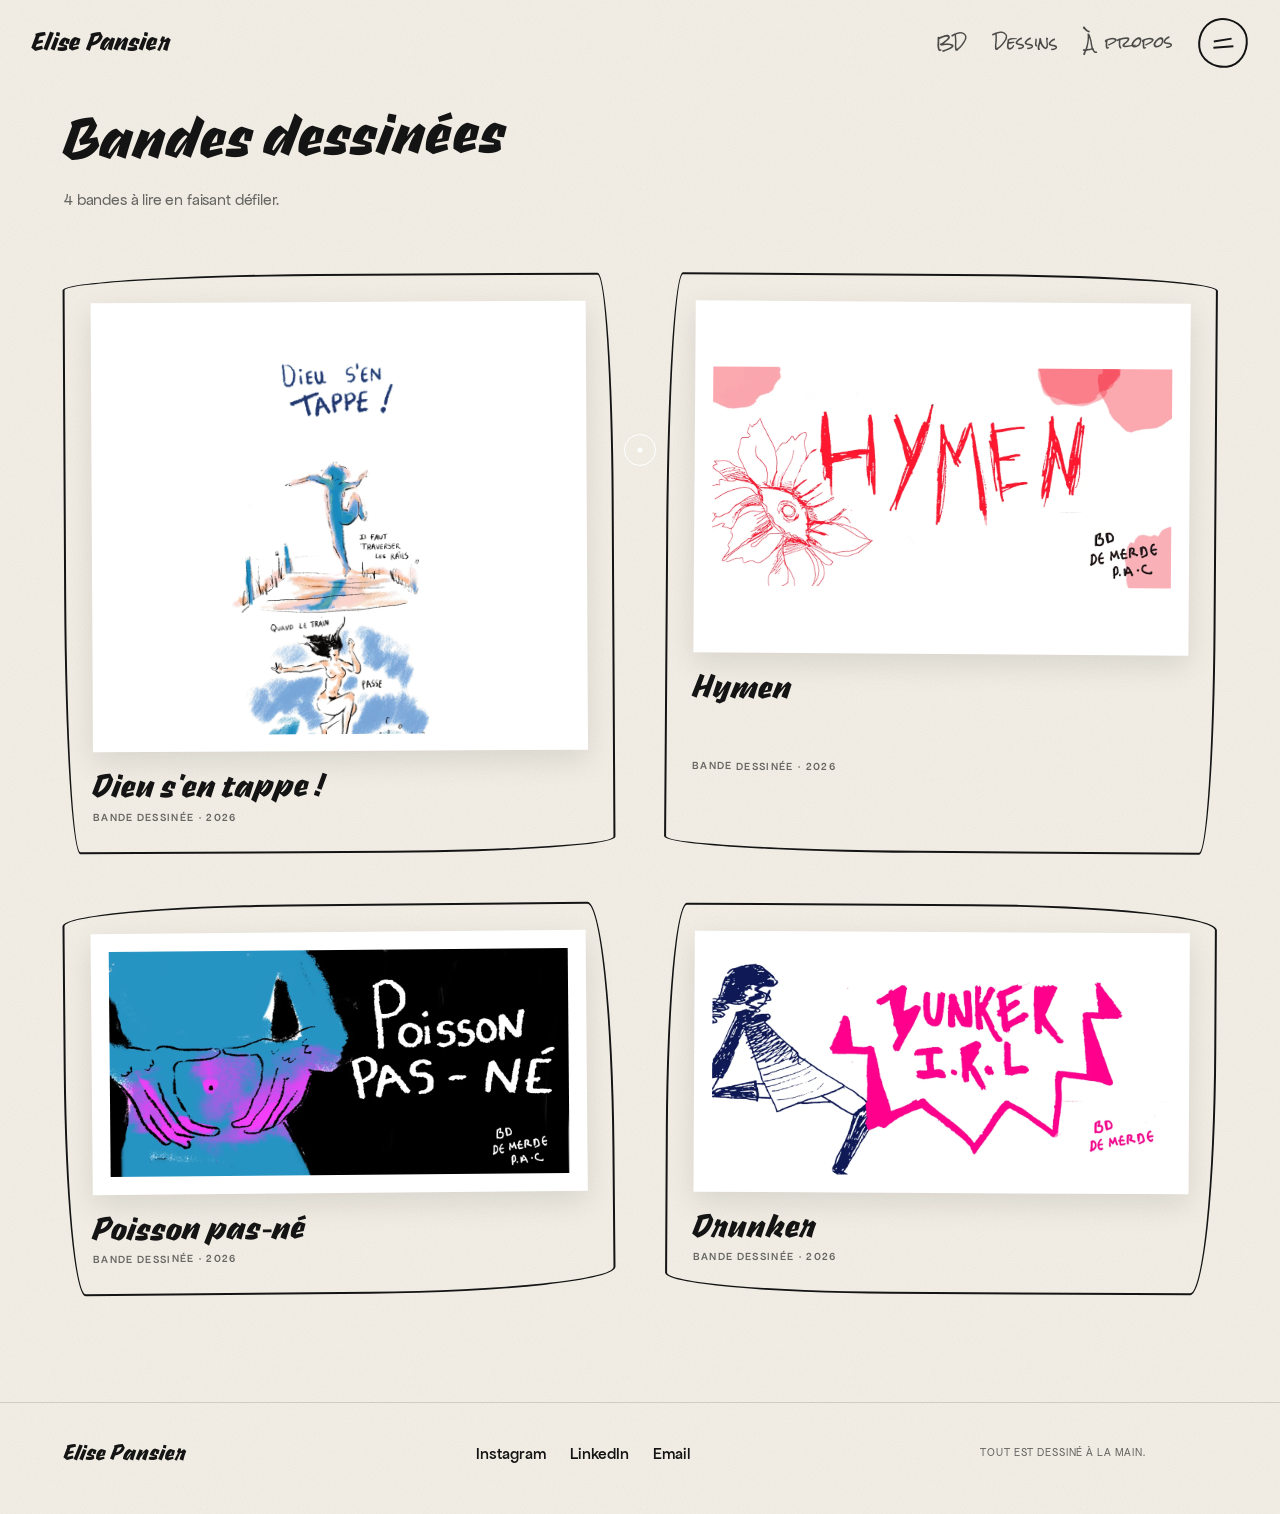
==== bandes.html @ 38f0a337 "bandes.html: all the bandes on one page; BD links point there Co-Authored-By: Claude Fable 5.1 <nore" ====
<!DOCTYPE html>
<html lang="fr">
<head>
<meta charset="utf-8">
<meta name="viewport" content="width=device-width, initial-scale=1, viewport-fit=cover">
<title>Bandes dessinées — Elise Pansier</title>
<meta name="description" content="Elise Pansier. Bande dessinée, dessin, encre.">
<meta name="theme-color" content="#f3efe6">
<meta property="og:title" content="Bandes dessinées — Elise Pansier">
<meta property="og:description" content="Elise Pansier. Bande dessinée, dessin, encre.">
<meta property="og:image" content="https://raouf-hamouda.github.io/elise-pansier/og.jpg">
<meta property="og:image:width" content="1200"><meta property="og:image:height" content="630">
<meta property="og:type" content="website">
<meta name="twitter:card" content="summary_large_image">
<link rel="icon" type="image/png" sizes="32x32" href="favicon-32.png">
<link rel="icon" type="image/png" sizes="256x256" href="favicon.png">
<link rel="apple-touch-icon" href="apple-touch-icon.png">
<link rel="preload" href="fonts/sharpie/Sharpie-Variable.woff2" as="font" type="font/woff2" crossorigin>
<link rel="preload" href="fonts/apfel-grotezk/ApfelGrotezk-Regular.woff2" as="font" type="font/woff2" crossorigin>
<link rel="preload" href="fonts/rock-salt/RockSalt-Regular.woff2" as="font" type="font/woff2" crossorigin>
<link rel="stylesheet" href="site.css">
</head>
<body>
<div class="sheet" data-words="Dieu s&#x27;en tappe !|Hymen|Poisson pas‑né|Drunker"><div class="sheet__words"></div></div>
<canvas class="pencil" aria-hidden="true"></canvas>
<header class="nav">
  <a class="nav__name boil--hover" href="index.html">Elise Pansier</a>
  <div class="nav__right">
    <ul class="nav__links">
      <li><a href="bandes.html">BD</a></li>
      <li><a href="index.html#dessins">Dessins</a></li>
      <li><a href="index.html#apropos">À propos</a></li>
    </ul>
    <button class="menu-btn" data-module="menu-btn" aria-expanded="false" aria-label="Menu"><span class="menu-btn__bg"></span><span class="menu-btn__lines"></span></button>
  </div>
</header>
<nav class="menu">
  <ul class="menu__links">
    <li><a href="index.html">Accueil</a></li>
    <li><a href="bandes.html">Bandes dessinées</a></li>
    <li><a href="index.html#dessins">Dessins</a></li>
    <li><a href="index.html#apropos">À propos</a></li>
  </ul>
  <div class="menu__contact">
    <a href="https://www.instagram.com/pain_.au_chocolat/" target="_blank" rel="noopener"><span>Instagram</span><i>↗</i></a>
    <a href="https://www.linkedin.com/in/elise-pansier-31a0bb278/" target="_blank" rel="noopener"><span>LinkedIn</span><i>↗</i></a>
    <a href="mailto:elise.pansier@gmail.com"><span>elise.pansier@gmail.com</span><i>→</i></a>
  </div>
  <div class="menu__foot"><span>Elise Pansier</span><span>Bande dessinée, dessin, encre.</span><span>Paris</span></div>
</nav>
<button class="totop" data-module="totop" aria-label="Remonter"><span>↑</span></button>
<div class="cursor"><div class="cursor__dot"></div><div class="cursor__ring"><span class="cursor__text"></span></div></div>

<main data-page="bandes" data-module="theme" data-plate="#f3efe6" data-dark="0">
  <section class="bandes container">
    <div class="head"><h1 class="hand">Bandes dessinées</h1><p class="sub">4 bandes à lire en faisant défiler.</p></div>
    <div class="bgrid">
    <a class="bcard" href="bd/dieu-s-en-tappe.html" data-cursor="lire" data-module="reveal" data-reveal>
      <span class="bcard__paper"><img src="assets/strips/dieu-s-en-tappe/000.webp" alt="Dieu s&#x27;en tappe !, couverture" loading="lazy"></span>
      <span class="bcard__text"><b class="hand">Dieu s&#x27;en tappe !</b><span class="eyebrow">Bande dessinée · 2026</span></span>
    </a>
    <a class="bcard" href="bd/hymen.html" data-cursor="lire" data-module="reveal" data-reveal>
      <span class="bcard__paper"><img src="assets/img/plan-de-travail-6-1200.webp" alt="Hymen, couverture" loading="lazy"></span>
      <span class="bcard__text"><b class="hand">Hymen</b><span class="eyebrow">Bande dessinée · 2026</span></span>
    </a>
    <a class="bcard" href="bd/poisson-pas-ne.html" data-cursor="lire" data-module="reveal" data-reveal>
      <span class="bcard__paper"><img src="assets/img/plan-de-travail-7-1200.webp" alt="Poisson pas‑né, couverture" loading="lazy"></span>
      <span class="bcard__text"><b class="hand">Poisson pas‑né</b><span class="eyebrow">Bande dessinée · 2026</span></span>
    </a>
    <a class="bcard" href="bd/drunker.html" data-cursor="lire" data-module="reveal" data-reveal>
      <span class="bcard__paper"><img src="assets/img/bunker-irl-1200.webp" alt="Drunker, couverture" loading="lazy"></span>
      <span class="bcard__text"><b class="hand">Drunker</b><span class="eyebrow">Bande dessinée · 2026</span></span>
    </a>
    </div>
  </section>
</main>
<footer class="foot">
  <span class="hand">Elise Pansier</span>
  <div class="foot__links"><a href="https://www.instagram.com/pain_.au_chocolat/" target="_blank" rel="noopener">Instagram</a><a href="https://www.linkedin.com/in/elise-pansier-31a0bb278/" target="_blank" rel="noopener">LinkedIn</a><a href="mailto:elise.pansier@gmail.com">Email</a></div>
  <span class="foot__note">Tout est dessiné à la main.</span>
</footer>
<script src="js/kit-type.js"></script>
<script src="js/kit-bd.js"></script>
<script src="js/kit-web.js"></script>
<script src="js/site.js"></script>
</body>
</html>
---- site.css ----
/* ELISE PANSIER — site.css (v2, 3 Nov 2026 night).
   Type: Sharpie (her marker voice, names + titles) + Apfel Grotezk (everything else, Apple-style hierarchy). No display grotesk, no mono.
   Mixed from RESEARCH/*: web_design (nav, menu, sheet, reveals, cursor), illustrators (plates, multiply, cascade, follower),
   bd_comics (vertical reader, lazy tiles, zoom), typography_motion (Sharpie, grain, boil). */

@font-face{font-family:"Sharpie";src:url("fonts/sharpie/Sharpie-Variable.woff2") format("woff2-variations"),url("fonts/sharpie/Sharpie-Variable.woff2") format("woff2");font-weight:300 900;font-display:swap}
@font-face{font-family:"Rock Salt";src:url("fonts/rock-salt/RockSalt-Regular.woff2") format("woff2");font-display:swap}
@font-face{font-family:"Apfel Grotezk";src:url("fonts/apfel-grotezk/ApfelGrotezk-Regular.woff2") format("woff2");font-weight:400;font-display:swap}
@font-face{font-family:"Apfel Grotezk";src:url("fonts/apfel-grotezk/ApfelGrotezk-Mittel.woff2") format("woff2");font-weight:500;font-display:swap}
@font-face{font-family:"Apfel Grotezk";src:url("fonts/apfel-grotezk/ApfelGrotezk-Fett.woff2") format("woff2");font-weight:700;font-display:swap}

:root{
  --hand-radius:255px 15px 225px 15px / 15px 225px 15px 255px;   /* the "drawn by hand" border trick, 4 variants so no two frames look alike */
  --hand-radius-2:15px 225px 15px 255px / 255px 15px 225px 15px;
  --hand-radius-3:225px 25px 245px 20px / 20px 245px 25px 225px;
  --hand-radius-4:20px 245px 25px 225px / 225px 25px 245px 20px;
  --ink:#141414;--paper:#f3efe6;--paper-2:#e9e3d6;--pink:#ff48b0;--blue:#0078bf;
  --bg:var(--paper);--fg:var(--ink);--muted:rgba(20,20,20,.62);--border:rgba(20,20,20,.14);
  --font-hand:"Sharpie","Permanent Marker",cursive;--font-marker:"Rock Salt","Permanent Marker",cursive;
  --font-text:"Apfel Grotezk",-apple-system,"Helvetica Neue",system-ui,sans-serif;
  /* Apple-style scale: eyebrow 12-14 / body 17-19 / sub 21-28 / title 40-80 */
  --fs-eyebrow:clamp(11px,.75vw,12px);--fs-body:clamp(16px,1.05vw,19px);--fs-sub:clamp(19px,1.6vw,28px);
  --fs-title:clamp(2.4rem,4.6vw,4.4rem);--fs-hero:clamp(2.8rem,6vw,5.6rem);
  --container:clamp(20px,5vw,80px);--section:clamp(72px,12vh,160px);--gap:clamp(20px,3vw,40px);
  --nav-inset:18px;--nav-inset-x:clamp(18px,2.5vw,32px);
  --ease-out-expo:cubic-bezier(.19,1,.22,1);--ease-out-quint:cubic-bezier(.23,1,.32,1);--ease-sheet:cubic-bezier(.7,0,.3,1);--ease-back:cubic-bezier(.34,1.56,.64,1);
  --d-fast:.3s;--d-primary:.5s;--d-smooth:.7s;--d-slow:.9s;--d-reveal:1.1s;--d-menu:1s;
  --grain-opacity:.12;--wobble-period:.4s;--reader-max:760px;
}
html.is-dark{--fg:var(--paper);--muted:rgba(243,239,230,.66);--border:rgba(243,239,230,.2)}

*,*::before,*::after{box-sizing:border-box}
html{-webkit-text-size-adjust:100%;-webkit-font-smoothing:antialiased;scroll-behavior:smooth}
body{margin:0;background:var(--bg);color:var(--fg);font:400 var(--fs-body)/1.5 var(--font-text);letter-spacing:-.005em;transition:background-color var(--d-smooth) ease,color var(--d-smooth) ease;position:relative;isolation:isolate}
img{display:block;max-width:100%;height:auto}
a{color:inherit;text-decoration:none}
button{font:inherit}
h1,h2,h3,p{margin:0}
.hand{font-family:var(--font-hand);font-weight:700;line-height:.95;letter-spacing:0}
.eyebrow{font-size:var(--fs-eyebrow);font-weight:500;letter-spacing:.12em;text-transform:uppercase;color:var(--muted)}
.sub{font-size:var(--fs-sub);line-height:1.3;letter-spacing:-.01em;color:var(--muted);text-wrap:pretty;max-width:34ch}
.link{display:inline-flex;align-items:center;gap:.4em;font-size:clamp(16px,1.15vw,19px);font-weight:500;color:var(--fg);border:2px solid currentColor;border-radius:var(--hand-radius);padding:.65em 1.3em;transition:background var(--d-fast),color var(--d-fast)}
.link:hover{background:var(--fg);color:var(--bg)}
.block:nth-child(odd) .link{border-radius:var(--hand-radius-2);rotate:-.8deg}.block:nth-child(even) .link{border-radius:var(--hand-radius-4);rotate:.7deg}
.hero .link{border-radius:var(--hand-radius-3);rotate:-.5deg}
.link i{font-style:normal;transition:transform var(--d-fast) var(--ease-out-quint)}
.link:hover i{transform:translateX(3px)}
.container{padding-left:var(--container);padding-right:var(--container)}
.section{padding-top:var(--section);padding-bottom:var(--section)}
.head{display:grid;gap:.6em;max-width:60ch;margin-bottom:clamp(32px,5vw,64px)}
.head h2{font-size:var(--fs-title);margin:.1em 0 .1em;rotate:-1deg;transform-origin:left bottom}
.head .sub{margin-top:10px;font-size:var(--fs-body)}

/* paper grain: a tiled noise layer in the body background (blend once, no fixed overlay repainting on scroll) */
body{background-image:url("data:image/svg+xml;utf8,<svg xmlns='http://www.w3.org/2000/svg' width='220' height='220'><filter id='n'><feTurbulence type='fractalNoise' baseFrequency='.9' numOctaves='3' stitchTiles='stitch'/><feColorMatrix type='saturate' values='0'/><feComponentTransfer><feFuncA type='table' tableValues='0 .10'/></feComponentTransfer></filter><rect width='100%25' height='100%25' filter='url(%23n)'/></svg>");background-size:220px 220px;background-blend-mode:multiply}
html.is-dark body{background-blend-mode:screen}

/* boil on hover (typography_motion; defs injected by kit-type.js) */
.boil--hover:hover,.boil--hover:focus-visible{filter:url(#kit-boil-0);animation:kit-boil var(--wobble-period) steps(1) infinite}
@keyframes kit-boil{0%{filter:url(#kit-boil-0)}33.4%{filter:url(#kit-boil-1)}66.7%{filter:url(#kit-boil-2)}}

/* pencil trail canvas (site.js) */
.pencil{position:fixed;inset:0;width:100%;height:100%;z-index:1500;pointer-events:none;display:none;mix-blend-mode:multiply}
html.is-dark .pencil{mix-blend-mode:screen}
@media(hover:hover) and (pointer:fine){.pencil{display:block}}

/* ---------- nav: colour follows the section under it (web_design corner grid, Shrigley hand name) ---------- */
.nav{position:fixed;inset:0 0 auto 0;z-index:900;pointer-events:none;display:flex;justify-content:space-between;align-items:center;padding:var(--nav-inset) var(--nav-inset-x);color:var(--fg);transition:color var(--d-smooth) ease}
.nav>*{pointer-events:auto}
.nav__name{font-family:var(--font-hand);font-weight:700;font-size:clamp(1.3rem,2vw,1.7rem);line-height:1}
.nav__links{display:flex;gap:26px;list-style:none;margin:0;padding:0;font-family:var(--font-marker);font-size:clamp(.95rem,1.15vw,1.15rem);font-weight:400}
.nav__links li:nth-child(1) a{rotate:-2deg;display:inline-block}.nav__links li:nth-child(2) a{rotate:1.5deg;display:inline-block}.nav__links li:nth-child(3) a{rotate:-1deg;display:inline-block}
.nav__links a{position:relative;opacity:.75;transition:opacity var(--d-primary)}
.nav__links a::before{content:"";position:absolute;inset:-14px}
.nav__links a:hover{opacity:1}
.nav__links a::after{content:"";position:absolute;left:0;right:0;bottom:-4px;height:1.5px;background:currentColor;transform:scaleX(0);transform-origin:right;transition:transform var(--d-primary) var(--ease-out-expo)}
.nav__links a:hover::after{transform:scaleX(1);transform-origin:left}
.nav__right{display:flex;align-items:center;gap:26px}
.menu-btn{position:relative;width:50px;height:50px;border:2px solid currentColor;border-radius:48% 52% 47% 53% / 53% 46% 54% 47%;rotate:-6deg;background:transparent;color:inherit;cursor:pointer;overflow:hidden;display:grid;place-items:center;padding:0}
.menu-btn__bg{position:absolute;inset:0;border-radius:48% 52% 47% 53% / 53% 46% 54% 47%;background:currentColor;transform:scale(0);transition:transform var(--d-primary) var(--ease-out-expo)}
.menu-btn:hover .menu-btn__bg,.menu-btn[aria-expanded="true"] .menu-btn__bg{transform:scale(1)}
.menu-btn__lines{position:relative;width:20px;height:9px}
.menu-btn__lines::before,.menu-btn__lines::after{content:"";position:absolute;left:0;width:100%;height:1.5px;background:currentColor;transition:background var(--d-fast),transition:transform var(--d-primary) var(--ease-sheet)}
.menu-btn__lines::before{top:0;width:92%;rotate:-3deg;left:4%}.menu-btn__lines::after{bottom:0;width:100%;rotate:2deg}
.menu-btn:hover .menu-btn__lines::before,.menu-btn:hover .menu-btn__lines::after{background:var(--bg)}
.menu-btn[aria-expanded="true"] .menu-btn__lines::before,.menu-btn[aria-expanded="true"] .menu-btn__lines::after{background:var(--ink)}
.menu-btn[aria-expanded="true"] .menu-btn__lines::before{transform:translateY(4px) rotate(45deg);rotate:0deg;width:100%;left:0}
.menu-btn[aria-expanded="true"] .menu-btn__lines::after{transform:translateY(-4px) rotate(-45deg);rotate:0deg}
html.menu-open .nav{color:var(--paper)}

/* overlay menu: giant hand links + contact block, no dead space */
.menu{position:fixed;inset:0;z-index:800;background:var(--ink);color:var(--paper);display:grid;grid-template-rows:1fr auto auto;align-content:end;gap:clamp(24px,4vh,48px);padding:calc(var(--nav-inset) + 70px) var(--container) var(--container);transform:translateY(-100%);visibility:hidden;transition:transform var(--d-menu) var(--ease-sheet),visibility 0s var(--d-menu);overflow:auto}
.menu.is-open{transform:none;visibility:visible;transition:transform var(--d-menu) var(--ease-sheet),visibility 0s}
.menu::after{content:"";position:absolute;left:50%;top:100%;width:150%;height:10vh;border-radius:50%;background:var(--ink);transform:translate(-50%,-50%);transition:height var(--d-menu) var(--ease-sheet)}
.menu.is-open::after{height:0}
.menu__links{list-style:none;margin:0;padding:0;align-self:center;display:grid;gap:clamp(14px,2.6vh,30px)}
.menu__links li{padding:.06em 0}   /* no overflow mask: accents (É) must not be clipped */
.menu__links a{display:inline-block;font-family:var(--font-marker);font-weight:400;font-size:clamp(1.8rem,5.5vw,4.6rem);line-height:1.1;max-width:9em;text-wrap:balance;opacity:0;transform:translateX(-28vw) rotate(-2deg);transition:transform 1s var(--ease-back),opacity .5s,color var(--d-fast)}
.menu__links li:nth-child(even) a{transform:translateX(28vw) rotate(2deg)}   /* words come in from left and right and take their place */
.menu.is-open .menu__links a{opacity:1;transform:none}
.menu.is-open .menu__links li:nth-child(1) a{rotate:-2.5deg}.menu.is-open .menu__links li:nth-child(2) a{transition-delay:.09s;rotate:2deg;margin-left:.6em}.menu.is-open .menu__links li:nth-child(3) a{transition-delay:.18s;rotate:-1.5deg;margin-left:.2em}.menu.is-open .menu__links li:nth-child(4) a{transition-delay:.27s;rotate:3deg;margin-left:.9em}
.menu__links a:hover{color:var(--pink)}
.menu__contact{display:grid;gap:0;border-top:1px solid rgba(243,239,230,.2)}
.menu__contact a{display:flex;justify-content:space-between;align-items:center;padding:.9em 0;border-bottom:1px solid rgba(243,239,230,.2);font-size:var(--fs-sub);font-weight:500;transition:color var(--d-fast)}
.menu__contact a:hover{color:var(--pink)}
.menu__contact i{font-style:normal;opacity:.6}
.menu__foot{display:flex;flex-wrap:wrap;gap:1.5em;font-size:var(--fs-eyebrow);text-transform:uppercase;letter-spacing:.08em;opacity:.55}

/* ---------- preloader + page transition sheet (web_design) ---------- */
.sheet{position:fixed;inset:0;z-index:1000;background:var(--ink);color:var(--paper);pointer-events:none;transform:translateY(0);will-change:transform;transition:transform .8s var(--ease-sheet)}
.sheet::before,.sheet::after{content:"";position:absolute;left:50%;width:150%;height:10vh;background:var(--ink);border-radius:50%;transform:translate(-50%,-50%)}
.sheet::before{top:0}.sheet::after{top:100%}
.sheet.is-up{transform:translateY(-110%)}.sheet.is-down{transform:translateY(110%)}.sheet.no-anim{transition:none}
.sheet__words{position:absolute;top:50%;left:50%;transform:translate(-50%,-50%);font-family:var(--font-hand);font-weight:700;font-size:clamp(2rem,5vw,4.5rem);display:flex;align-items:center;gap:.4em;opacity:0;transition:opacity .25s;white-space:nowrap}
.sheet__words.is-on{opacity:1}
.sheet__words::before{content:"";width:.25em;height:.25em;border-radius:50%;background:var(--pink)}

[data-reveal]{opacity:0;transform:translateY(6vh);transition:transform var(--d-reveal) var(--ease-out-expo),opacity var(--d-reveal) ease-out}
[data-reveal].is-in{opacity:1;transform:none}

/* ---------- hero: the covers take turns ---------- */
.hero{min-height:100svh;display:grid;grid-template-rows:minmax(180px,1fr) auto;gap:clamp(28px,5vh,56px);padding:calc(var(--nav-inset) + 96px) var(--container) clamp(40px,8vh,96px)}
.hero__covers{position:relative;min-height:0;max-height:600px;align-self:stretch;overflow:hidden}
.cover{position:absolute;inset:0;height:100%;display:flex;align-items:center;justify-content:center;opacity:0;transition:opacity 1.2s ease;pointer-events:none}
.cover.is-on{opacity:1;pointer-events:auto}
.cover img{height:100%;width:auto;max-width:100%;object-fit:contain;box-sizing:border-box;background:#fff;padding:clamp(12px,2vw,28px);box-shadow:0 20px 60px rgba(0,0,0,.12);transition:transform var(--d-slow) var(--ease-out-quint)}
.cover:hover img{transform:translateY(-1%) scale(1.01)}
.hero__text{display:grid;gap:0;justify-items:start}
.hero__text .sub{margin-top:14px}.hero__text .link{margin-top:22px}
.hero__title{font-size:var(--fs-hero);line-height:.95;rotate:-1.2deg;transform-origin:left bottom}

/* ---------- full-screen BD blocks, background switches per block (immersive projectBlock + Zagnoli plates) ---------- */
.block{min-height:100svh;display:grid;grid-template-columns:1fr;grid-template-rows:auto auto;align-content:center;gap:var(--gap);column-gap:clamp(40px,6vw,110px);padding:calc(var(--nav-inset) + 72px) var(--container) var(--container);position:relative}
@media(min-width:900px){
  .block{grid-template-columns:6fr 5fr;grid-template-rows:none;align-items:center;padding-top:var(--section);padding-bottom:var(--section)}
  .block:nth-child(even){grid-template-columns:5fr 6fr}.block:nth-child(even) .block__plate{order:2}
}
.block__plate{position:relative;display:grid;place-items:center;justify-self:center;width:100%;max-width:640px;min-width:0;background:#fff;padding:clamp(10px,1.4vw,22px);box-shadow:0 24px 70px rgba(0,0,0,.18)}
.block__plate img{width:100%;height:auto;max-height:68svh;object-fit:contain;object-position:top;transition:transform var(--d-slow) var(--ease-out-quint)}
.block__plate:hover img{transform:scale(1.01)}
.block__text{display:grid;gap:0;justify-items:start;max-width:40ch;min-width:0}
@media(min-width:900px){.block:nth-child(odd) .block__text{padding-left:30px}.block:nth-child(even) .block__plate{justify-self:end;margin-right:30px}}
.block__title{font-size:var(--fs-title);margin:14px 0 0;rotate:-1deg;transform-origin:left bottom}
.block__text .link{margin-top:28px}

/* ---------- drawings (illustrators: cards, cascade, multiply; bd_comics zoom) ---------- */
.grid{columns:2;column-gap:clamp(10px,2vw,28px)}
@media(min-width:760px){.grid{columns:3}}
.card{display:block;position:relative;break-inside:avoid;margin:0 0 clamp(10px,2vw,28px);background:#fff;padding:clamp(8px,1vw,14px);box-shadow:0 14px 40px rgba(0,0,0,.12);cursor:zoom-in;overflow:hidden}
.card img{width:100%;height:auto;display:block;transition:transform var(--d-fast) var(--ease-out-quint)}
.card:hover img{transform:scale(1.015)}
.card figcaption{padding:.9em .2em .3em;color:rgba(20,20,20,.6);font-size:var(--fs-eyebrow);font-weight:500;text-transform:uppercase;letter-spacing:.08em;transition:color var(--d-fast)}
.card:hover figcaption{color:var(--ink)}
.cascade>*{opacity:0;translate:0 12px;transition:opacity .6s ease-in-out,translate .6s ease-in-out;transition-delay:var(--d,0ms)}
.cascade>.is-in{opacity:1;translate:0}

/* ---------- about + contact (Apple-style list) + the deck ---------- */
.about{display:grid;gap:var(--gap);align-items:center;grid-template-areas:"deck" "head" "contact";overflow-x:clip}
@media(min-width:900px){.about{grid-template-columns:6fr 6fr;grid-template-areas:"deck head" "deck contact";column-gap:clamp(32px,5vw,80px)}}
.deck{grid-area:deck;position:relative;aspect-ratio:1440/1056;width:min(100%,640px);justify-self:center;margin:12px auto}
.deck img{position:absolute;inset:0;width:100%;height:100%;object-fit:cover;background:#fff;padding:3%;box-shadow:0 6px 18px rgba(0,0,0,.08);
  transform:translate(calc(var(--i) * 4px),calc(var(--i) * -5px)) rotate(calc(var(--i) * -1.2deg));z-index:calc(10 - var(--i));
  transition:transform .7s cubic-bezier(.2,.9,.2,1),opacity .5s}
.deck img.is-leaving{transform:translate(-30%,14%) rotate(-12deg);opacity:0;z-index:20}
.deck img.is-back{transition:none;opacity:0}
.about .head{grid-area:head}
.about .head h2{font-size:clamp(1.5rem,2.4vw,2.2rem);rotate:-1.5deg;transform-origin:left bottom}.about .contact{grid-area:contact}
.about .head{margin-bottom:0}
.contact{list-style:none;margin:0;padding:0;display:grid;border-top:2px solid var(--fg)}
.contact li{display:grid;grid-template-columns:7em 1fr;gap:1em;align-items:baseline;padding:1em 0;border-bottom:2px solid var(--fg);font-size:var(--fs-sub);font-weight:500;line-height:1.2}
.contact a:hover{color:var(--pink)}
.foot{display:flex;flex-wrap:wrap;justify-content:space-between;align-items:center;gap:1em 2em;padding:var(--gap) calc(var(--container) + 70px) calc(var(--gap) + 10px) var(--container);border-top:1px solid var(--border)}
.foot .hand{font-size:1.4rem}
.foot__links{display:flex;gap:1.5em;font-weight:500}
.foot__links a:hover{color:var(--pink)}
.foot__note{color:var(--muted);font-size:var(--fs-eyebrow);text-transform:uppercase;letter-spacing:.08em}

/* ---------- back to top ---------- */
.totop{position:fixed;right:var(--nav-inset-x);bottom:max(18px,env(safe-area-inset-bottom));z-index:850;width:50px;height:50px;border-radius:var(--hand-radius-3);rotate:3deg;border:2px solid var(--fg);background:color-mix(in srgb,var(--bg) 30%,transparent);backdrop-filter:blur(8px);-webkit-backdrop-filter:blur(6px);color:var(--fg);cursor:pointer;display:grid;place-items:center;font-size:20px;opacity:0;pointer-events:none;transform:translateY(16px) scale(.9);transition:opacity var(--d-fast),transform var(--d-primary) var(--ease-back),background var(--d-smooth),color var(--d-smooth),border-color var(--d-smooth)}
.totop.is-on{opacity:1;pointer-events:auto;transform:none}
html.menu-open .totop{opacity:0;pointer-events:none}
.totop:hover{background:var(--fg);color:var(--bg)}
.totop span{transition:transform var(--d-fast) var(--ease-out-quint)}.totop:hover span{transform:translateY(-3px)}

/* ---------- reader page: opens straight on her drawn title (bd_comics scroll mode) ---------- */
.reader-top{display:grid;grid-template-columns:1fr auto 1fr;align-items:center;gap:1em;max-width:var(--reader-max);margin:0 auto;padding:calc(var(--nav-inset) + 76px) var(--container) clamp(20px,3vw,36px)}
.reader-top__mid{text-align:center;display:grid;gap:.2em;justify-items:center}
.reader-top__mid b{font-family:var(--font-hand);font-weight:700;font-size:clamp(1.6rem,2.6vw,2.4rem);line-height:1;rotate:-1deg}
.reader-top__mid a:hover{color:var(--fg)}
.reader-top__mid span,.reader-top__mid a{font-size:var(--fs-eyebrow);font-weight:500;letter-spacing:.08em;text-transform:uppercase;color:var(--muted)}
.pill{display:inline-flex;align-items:center;gap:.4em;height:46px;padding:0 20px;border-radius:var(--hand-radius);border:2px solid var(--fg);font-size:var(--fs-body);font-weight:500;white-space:nowrap;transition:background var(--d-fast),color var(--d-fast)}
.pill:hover{background:var(--fg);color:var(--bg)}
.reader-top .pill{min-width:11.5em;justify-content:center}
.reader-top .pill:first-child{justify-self:start;border-radius:var(--hand-radius-2);rotate:.6deg}
.reader-top .pill:last-child{justify-self:end;border-radius:var(--hand-radius-3);rotate:-.5deg}
@media(max-width:600px){.reader-top{grid-template-columns:1fr 1fr;row-gap:16px;padding-left:16px;padding-right:16px}.reader-top__mid{grid-column:1/-1;order:-1}.reader-top .pill{height:44px;padding:0 14px;min-width:0;width:100%}}
.strip{position:relative;max-width:var(--reader-max);margin:0 auto;padding:0 var(--container)}
.bd-planches{background:#fff;box-shadow:0 24px 70px rgba(0,0,0,.18)}
.strip__progress{position:fixed;top:0;left:0;right:0;height:3px;z-index:950}
.strip__progress>i{display:block;height:100%;width:0;background:var(--pink);transition:width .25s linear}
.bd-planche{position:relative;margin:0;background:#fff;content-visibility:auto;contain-intrinsic-size:auto 1000px}
.bd-planche + .bd-planche{margin-top:-1px}   /* kills the hairline seam between tiles */
.bd-planche img{width:100%;height:auto;display:block;opacity:0;transition:opacity var(--d-fast)}
.bd-planche img.is-loaded{opacity:1}
.bd-planche:not(.is-loaded){background:#f4f4f4;animation:breathe 1.5s ease-in-out infinite}
@keyframes breathe{50%{background:#fff}}
/* heads only: marked boxes (assets/heads.json) are copied over the tile and boil; nothing else moves */
.boil-head{position:absolute;pointer-events:none;background-repeat:no-repeat;background-color:#fff;opacity:0;transition:opacity .3s}
.bd-planche.in-view .boil-head{opacity:1}
@media(prefers-reduced-motion:no-preference){.bd-planche.in-view .boil-head{animation:ep-boil .45s steps(1) infinite}}
/* marking mode (?marquer): drag a box on each head */
.marking .bd-planche{cursor:crosshair;outline:1px dashed var(--pink)}
.mark{position:absolute;border:2px solid var(--pink);background:rgba(255,72,176,.15);pointer-events:none}
.mark-out{position:fixed;left:16px;bottom:16px;z-index:960;width:min(480px,80vw);height:120px;font:12px/1.4 ui-monospace,monospace;padding:8px;border:1px solid var(--fg);background:var(--bg);color:var(--fg)}
@keyframes ep-boil{0%{filter:url(#ep-boil-0)}33.4%{filter:url(#ep-boil-1)}66.7%{filter:url(#ep-boil-2)}}
.reader-end{max-width:var(--reader-max);margin:0 auto;padding:clamp(40px,7vh,80px) var(--container) var(--section);display:grid;gap:1em;justify-items:stretch}
.fin{background:#fff;color:var(--ink);padding:clamp(40px,8vw,90px) clamp(20px,5vw,60px) clamp(50px,9vw,100px);display:grid;gap:.6em;justify-items:start}
.fin__word{font-size:clamp(3rem,8vw,6rem);rotate:-2deg;transform-origin:left bottom}
.fin__meta{color:rgba(20,20,20,.6);font-size:var(--fs-body)}
.pill--wide{width:100%;justify-content:center;height:52px;border-radius:var(--hand-radius-2);rotate:-.3deg}
.chapters{display:grid;grid-template-columns:1fr 1fr;gap:clamp(10px,2vw,20px);width:100%;margin:0 0 .5em}
.chapters__card{display:grid;gap:.5em;padding:1.2em;border:2px solid var(--fg);border-radius:var(--hand-radius);transition:background var(--d-fast),color var(--d-fast)}
.chapters__card:last-child{text-align:right;border-radius:var(--hand-radius-4);rotate:.4deg}
.chapters__card:first-child{rotate:-.4deg}
.chapters__card b{font-size:clamp(1.3rem,3vw,2.2rem);font-weight:700}
.chapters__card:hover{background:var(--fg);color:var(--bg)}.chapters__card:hover .eyebrow{color:inherit;opacity:.7}

/* zoom lightbox (bd_comics, markup from kit-bd.js) */
.bd-zoom{position:fixed;inset:0;z-index:1100;display:none;background:rgba(20,20,20,.94);cursor:zoom-out;touch-action:none;overscroll-behavior:contain}
.bd-zoom.is-open{display:block;animation:fade var(--d-fast)}
.bd-zoom img{position:absolute;left:0;top:0;max-width:none;transform-origin:0 0;will-change:transform;cursor:grab;user-select:none;-webkit-user-drag:none;transition:opacity .25s}
.bd-zoom__close,.bd-zoom__nav{position:absolute;top:12px;right:16px;z-index:2;border:0;background:transparent;color:#fff;font:32px/1 var(--font-text);cursor:pointer}
.bd-zoom__nav{top:50%;translate:0 -50%;font-size:44px}.bd-zoom__nav--prev{left:12px;right:auto}
@keyframes fade{from{opacity:0}}

/* ---------- cursor (web_design two-layer) ---------- */
.cursor{position:fixed;top:0;left:0;z-index:2000;pointer-events:none;display:none}
@media(hover:hover) and (pointer:fine){.cursor{display:block}[data-cursor]{cursor:none}}
.cursor__dot,.cursor__ring{position:absolute;top:0;left:0;border-radius:50%;transform:translate(-50%,-50%);mix-blend-mode:difference}
.cursor__dot{width:5px;height:5px;background:#fff}
.cursor__ring{width:2rem;height:2rem;border:1.5px solid #fff;transition:width var(--d-fast) var(--ease-out-quint),height var(--d-fast) var(--ease-out-quint),background var(--d-fast);display:grid;place-items:center}
.cursor__text{font:500 11px/1 var(--font-text);text-transform:uppercase;letter-spacing:.08em;color:#fff;opacity:0;transition:opacity .2s;white-space:nowrap}
.cursor[data-state="text"] .cursor__ring{width:4.6rem;height:4.6rem;background:rgba(255,255,255,.15)}
.cursor[data-state="text"] .cursor__text{opacity:1}
.cursor[data-state="link"] .cursor__ring{width:1rem;height:1rem;background:#fff}

/* ---------- phone ---------- */
@media(max-width:600px){
  :root{--section:max(56px,9vh);--gap:20px}
  .strip{padding:0 10px}
  .nav__links{display:none}
  .hero{padding-top:calc(var(--nav-inset) + 64px);gap:16px}
  .hero__plate img{max-height:46svh}
  .block{min-height:100svh;padding-top:calc(var(--nav-inset) + 64px);padding-bottom:72px;align-content:start;row-gap:22px}
  .block__plate img{max-height:56svh}
  .block__text .sub{font-size:clamp(17px,4.6vw,20px)}
  .grid{gap:10px}
  .contact li{grid-template-columns:1fr;gap:.2em;font-size:var(--fs-body)}
  .reader-top{padding-top:calc(var(--nav-inset) + 62px)}
  .strip{padding:0}
  .chapters{grid-template-columns:1fr}
  .chapters__card:last-child{text-align:left}
  [data-reveal]{transform:translateY(3vh)}
}
@media(prefers-reduced-motion:reduce){
  *,*::before,*::after{transition-duration:.01ms!important;animation-duration:.01ms!important}
  [data-reveal],.cascade>*{opacity:1;transform:none;translate:0}
  .cursor,.pencil{display:none}
}

/* ---------- crayon de couleur highlight (rough pink strokes behind the words) ---------- */
.crayon{position:relative;isolation:isolate;display:inline-block;padding:0 .15em}
.crayon::before{content:"";position:absolute;inset:-.08em -.25em -.12em -.3em;z-index:-1;pointer-events:none;mix-blend-mode:multiply;opacity:.75;rotate:-1.2deg;clip-path:inset(0 100% 0 0);transition:clip-path 1.1s cubic-bezier(.2,.9,.2,1) .35s;
  background-image:url("data:image/svg+xml;utf8,<svg xmlns='http://www.w3.org/2000/svg' viewBox='0 0 400 60' preserveAspectRatio='none'><filter id='r'><feTurbulence type='fractalNoise' baseFrequency='.03 .4' numOctaves='2' seed='4' result='n'/><feDisplacementMap in='SourceGraphic' in2='n' scale='7'/></filter><g filter='url(%23r)' fill='none' stroke='%23ff48b0' stroke-linecap='round'><path d='M6 18 Q120 10 230 16 T394 14' stroke-width='14' opacity='.55'/><path d='M4 34 Q110 40 220 32 T396 36' stroke-width='15' opacity='.5'/><path d='M8 48 Q130 42 240 50 T392 46' stroke-width='13' opacity='.45'/><path d='M12 26 L388 28' stroke-width='9' opacity='.35'/></g></svg>");
  background-size:100% 100%}
.is-in .crayon::before{clip-path:inset(0 0 0 0)}
html.is-dark .crayon::before{mix-blend-mode:screen;opacity:.5}
.crayon--blue::before{filter:hue-rotate(160deg) saturate(1.3)}
.bd-zoom__tools{position:absolute;right:16px;bottom:max(16px,env(safe-area-inset-bottom));z-index:2;display:flex;gap:6px}
.bd-zoom__tools button{width:44px;height:44px;border-radius:50%;border:1.5px solid rgba(255,255,255,.7);background:rgba(255,255,255,.1);color:#fff;font:400 24px/1 var(--font-text);cursor:pointer}
.bd-zoom__tools button:hover{background:#fff;color:var(--ink)}

.card--serie{cursor:pointer}
.card--serie figcaption{color:var(--pink)}

/* ---------- bandes.html: all the bandes on one page ---------- */
.bandes{padding-top:calc(var(--nav-inset) + 96px);padding-bottom:var(--section)}
.bandes .head h1{font-size:var(--fs-title);rotate:-1deg;transform-origin:left bottom}
.bgrid{display:grid;grid-template-columns:1fr;gap:clamp(24px,4vw,56px)}
@media(min-width:700px){.bgrid{grid-template-columns:1fr 1fr}}
.bcard{display:grid;gap:18px;padding:clamp(14px,2vw,26px);border:2px solid var(--fg);border-radius:var(--hand-radius);transition:background var(--d-fast),color var(--d-fast)}
.bcard:nth-child(2){border-radius:var(--hand-radius-2);rotate:.4deg}.bcard:nth-child(3){border-radius:var(--hand-radius-3);rotate:-.5deg}.bcard:nth-child(4){border-radius:var(--hand-radius-4);rotate:.3deg}.bcard:nth-child(1){rotate:-.3deg}
.bcard__paper{display:grid;place-items:center;background:#fff;padding:clamp(10px,1.4vw,18px);box-shadow:0 10px 30px rgba(0,0,0,.1)}
.bcard__paper img{width:100%;height:auto;max-height:46svh;object-fit:contain;object-position:top}
.bcard__text{display:grid;gap:6px}
.bcard__text b{font-size:clamp(1.5rem,2.6vw,2.3rem);line-height:1}
.bcard:hover{background:var(--fg);color:var(--bg)}
.bcard:hover .eyebrow{color:inherit;opacity:.7}
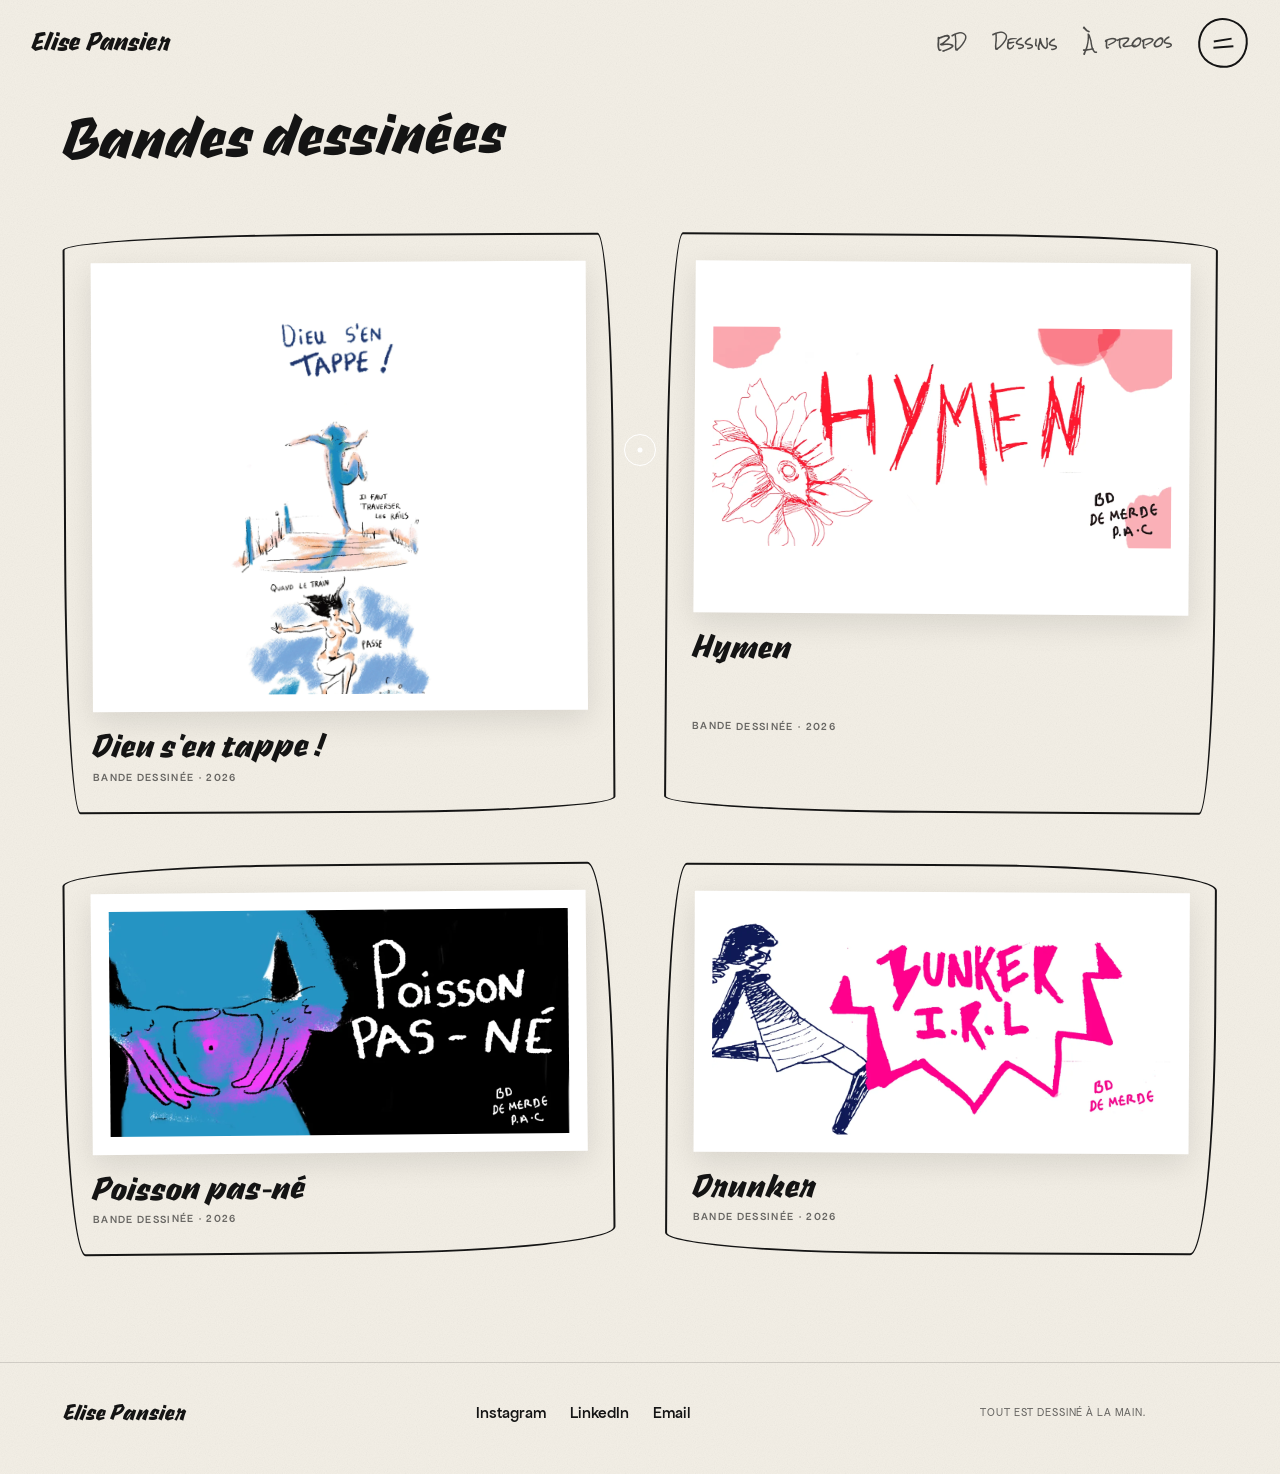
==== commit 8384fe8a: "Remove all my filler lines Co-Authored-By: Claude Fable 5.1 <noreply@anthropic.com>" ====
--- a/bandes.html
+++ b/bandes.html
@@ -53,7 +53,7 @@
 
 <main data-page="bandes" data-module="theme" data-plate="#f3efe6" data-dark="0">
   <section class="bandes container">
-    <div class="head"><h1 class="hand">Bandes dessinées</h1><p class="sub">4 bandes à lire en faisant défiler.</p></div>
+    <div class="head"><h1 class="hand">Bandes dessinées</h1></div>
     <div class="bgrid">
     <a class="bcard" href="bd/dieu-s-en-tappe.html" data-cursor="lire" data-module="reveal" data-reveal>
       <span class="bcard__paper"><img src="assets/strips/dieu-s-en-tappe/000.webp" alt="Dieu s&#x27;en tappe !, couverture" loading="lazy"></span>
--- a/site.css
+++ b/site.css
@@ -20,7 +20,9 @@
   --font-text:"Apfel Grotezk",-apple-system,"Helvetica Neue",system-ui,sans-serif;
   /* Apple-style scale: eyebrow 12-14 / body 17-19 / sub 21-28 / title 40-80 */
   --fs-eyebrow:clamp(11px,.75vw,12px);--fs-body:clamp(16px,1.05vw,19px);--fs-sub:clamp(19px,1.6vw,28px);
-  --fs-title:clamp(2.4rem,4.6vw,4.4rem);--fs-hero:clamp(2.8rem,6vw,5.6rem);
+  /* tunable (panel: ?reglages) */
+  --fs-title:clamp(2.4rem,4.6vw,4.4rem);--fs-hero:clamp(2.8rem,6vw,5.6rem);--fs-about:clamp(1.5rem,2.4vw,2.2rem);--fs-section:var(--fs-title);
+  --sp-eyebrow:14px;--sp-button:28px;--sp-sub:14px;
   --container:clamp(20px,5vw,80px);--section:clamp(72px,12vh,160px);--gap:clamp(20px,3vw,40px);
   --nav-inset:18px;--nav-inset-x:clamp(18px,2.5vw,32px);
   --ease-out-expo:cubic-bezier(.19,1,.22,1);--ease-out-quint:cubic-bezier(.23,1,.32,1);--ease-sheet:cubic-bezier(.7,0,.3,1);--ease-back:cubic-bezier(.34,1.56,.64,1);
@@ -48,8 +50,8 @@
 .container{padding-left:var(--container);padding-right:var(--container)}
 .section{padding-top:var(--section);padding-bottom:var(--section)}
 .head{display:grid;gap:.6em;max-width:60ch;margin-bottom:clamp(32px,5vw,64px)}
-.head h2{font-size:var(--fs-title);margin:.1em 0 .1em;rotate:-1deg;transform-origin:left bottom}
-.head .sub{margin-top:10px;font-size:var(--fs-body)}
+.head h2{font-size:var(--fs-section);margin:.1em 0 .1em;rotate:-1deg;transform-origin:left bottom}
+.head .sub{margin-top:var(--sp-sub);font-size:var(--fs-body)}
 
 /* paper grain: a tiled noise layer in the body background (blend once, no fixed overlay repainting on scroll) */
 body{background-image:url("data:image/svg+xml;utf8,<svg xmlns='http://www.w3.org/2000/svg' width='220' height='220'><filter id='n'><feTurbulence type='fractalNoise' baseFrequency='.9' numOctaves='3' stitchTiles='stitch'/><feColorMatrix type='saturate' values='0'/><feComponentTransfer><feFuncA type='table' tableValues='0 .10'/></feComponentTransfer></filter><rect width='100%25' height='100%25' filter='url(%23n)'/></svg>");background-size:220px 220px;background-blend-mode:multiply}
@@ -126,7 +128,7 @@
 .cover img{height:100%;width:auto;max-width:100%;object-fit:contain;box-sizing:border-box;background:#fff;padding:clamp(12px,2vw,28px);box-shadow:0 20px 60px rgba(0,0,0,.12);transition:transform var(--d-slow) var(--ease-out-quint)}
 .cover:hover img{transform:translateY(-1%) scale(1.01)}
 .hero__text{display:grid;gap:0;justify-items:start}
-.hero__text .sub{margin-top:14px}.hero__text .link{margin-top:22px}
+.hero__text .sub{margin-top:var(--sp-sub)}.hero__text .link{margin-top:var(--sp-button)}
 .hero__title{font-size:var(--fs-hero);line-height:.95;rotate:-1.2deg;transform-origin:left bottom}
 
 /* ---------- full-screen BD blocks, background switches per block (immersive projectBlock + Zagnoli plates) ---------- */
@@ -140,8 +142,8 @@
 .block__plate:hover img{transform:scale(1.01)}
 .block__text{display:grid;gap:0;justify-items:start;max-width:40ch;min-width:0}
 @media(min-width:900px){.block:nth-child(odd) .block__text{padding-left:30px}.block:nth-child(even) .block__plate{justify-self:end;margin-right:30px}}
-.block__title{font-size:var(--fs-title);margin:14px 0 0;rotate:-1deg;transform-origin:left bottom}
-.block__text .link{margin-top:28px}
+.block__title{font-size:var(--fs-title);margin:var(--sp-eyebrow) 0 0;rotate:-1deg;transform-origin:left bottom}
+.block__text .link{margin-top:var(--sp-button)}
 
 /* ---------- drawings (illustrators: cards, cascade, multiply; bd_comics zoom) ---------- */
 .grid{columns:2;column-gap:clamp(10px,2vw,28px)}
@@ -164,7 +166,7 @@
 .deck img.is-leaving{transform:translate(-30%,14%) rotate(-12deg);opacity:0;z-index:20}
 .deck img.is-back{transition:none;opacity:0}
 .about .head{grid-area:head}
-.about .head h2{font-size:clamp(1.5rem,2.4vw,2.2rem);rotate:-1.5deg;transform-origin:left bottom}.about .contact{grid-area:contact}
+.about .head h2{font-size:var(--fs-about);rotate:-1.5deg;transform-origin:left bottom}.about .contact{grid-area:contact}
 .about .head{margin-bottom:0}
 .contact{list-style:none;margin:0;padding:0;display:grid;border-top:2px solid var(--fg)}
 .contact li{display:grid;grid-template-columns:7em 1fr;gap:1em;align-items:baseline;padding:1em 0;border-bottom:2px solid var(--fg);font-size:var(--fs-sub);font-weight:500;line-height:1.2}
@@ -285,7 +287,7 @@
 
 /* ---------- bandes.html: all the bandes on one page ---------- */
 .bandes{padding-top:calc(var(--nav-inset) + 96px);padding-bottom:var(--section)}
-.bandes .head h1{font-size:var(--fs-title);rotate:-1deg;transform-origin:left bottom}
+.bandes .head h1{font-size:var(--fs-section);rotate:-1deg;transform-origin:left bottom}
 .bgrid{display:grid;grid-template-columns:1fr;gap:clamp(24px,4vw,56px)}
 @media(min-width:700px){.bgrid{grid-template-columns:1fr 1fr}}
 .bcard{display:grid;gap:18px;padding:clamp(14px,2vw,26px);border:2px solid var(--fg);border-radius:var(--hand-radius);transition:background var(--d-fast),color var(--d-fast)}
@@ -296,3 +298,9 @@
 .bcard__text b{font-size:clamp(1.5rem,2.6vw,2.3rem);line-height:1}
 .bcard:hover{background:var(--fg);color:var(--bg)}
 .bcard:hover .eyebrow{color:inherit;opacity:.7}
+
+/* ---------- tuning panel (?reglages) ---------- */
+.reglages{position:fixed;left:16px;bottom:16px;z-index:2500;width:280px;padding:14px;background:var(--ink);color:var(--paper);font:12px/1.4 var(--font-text);border-radius:8px;display:grid;gap:8px;box-shadow:0 10px 30px rgba(0,0,0,.3)}
+.reglages label{display:grid;grid-template-columns:1fr auto;gap:4px 8px;align-items:center}
+.reglages input{grid-column:1/-1;width:100%}
+.reglages small{opacity:.6}
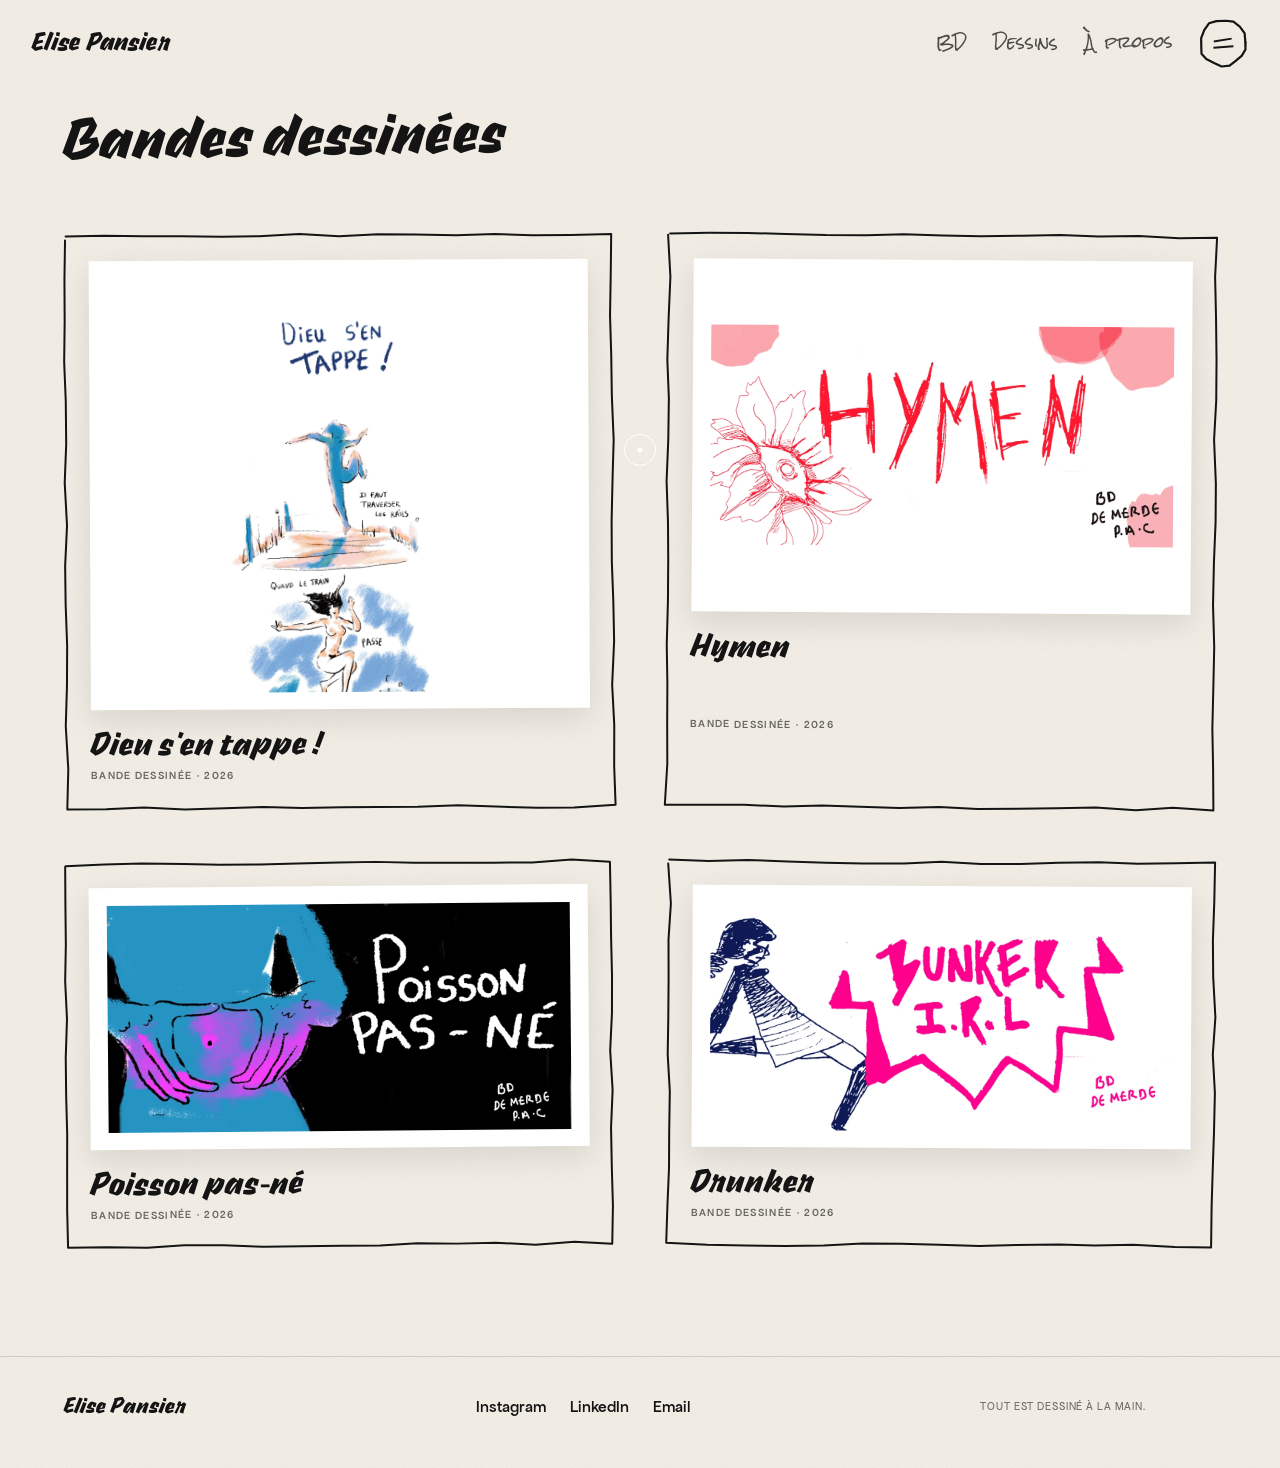
==== commit 92b7a02d: "About: title lifted, Ville removed, hand-drawn rules; back-to-top = circle + drawn arrow, no square " ====
--- a/bandes.html
+++ b/bandes.html
@@ -48,7 +48,7 @@
   </div>
   <div class="menu__foot"><span>Elise Pansier</span><span>Bande dessinée, dessin, encre.</span><span>Paris</span></div>
 </nav>
-<button class="totop" data-module="totop" aria-label="Remonter"><span>↑</span></button>
+<button class="totop" data-module="totop" aria-label="Remonter"><svg class="arrow" viewBox="0 0 24 24" aria-hidden="true"><path d="M12.3 19.6 C12 15 12.2 10 11.8 5.2 M5.6 11.4 C7.8 9.2 9.9 6.8 11.9 4.6 C14.2 6.9 16.1 9.3 18.2 11.1"/></svg></button>
 <div class="cursor"><div class="cursor__dot"></div><div class="cursor__ring"><span class="cursor__text"></span></div></div>
 
 <main data-page="bandes" data-module="theme" data-plate="#f3efe6" data-dark="0">
@@ -79,6 +79,7 @@
   <div class="foot__links"><a href="https://www.instagram.com/pain_.au_chocolat/" target="_blank" rel="noopener">Instagram</a><a href="https://www.linkedin.com/in/elise-pansier-31a0bb278/" target="_blank" rel="noopener">LinkedIn</a><a href="mailto:elise.pansier@gmail.com">Email</a></div>
   <span class="foot__note">Tout est dessiné à la main.</span>
 </footer>
+<script src="js/vendor/lenis.min.js"></script>
 <script src="js/kit-type.js"></script>
 <script src="js/kit-bd.js"></script>
 <script src="js/kit-web.js"></script>
--- a/site.css
+++ b/site.css
@@ -25,14 +25,14 @@
   --sp-eyebrow:14px;--sp-button:28px;--sp-sub:14px;
   --container:clamp(20px,5vw,80px);--section:clamp(72px,12vh,160px);--gap:clamp(20px,3vw,40px);
   --nav-inset:18px;--nav-inset-x:clamp(18px,2.5vw,32px);
-  --ease-out-expo:cubic-bezier(.19,1,.22,1);--ease-out-quint:cubic-bezier(.23,1,.32,1);--ease-sheet:cubic-bezier(.7,0,.3,1);--ease-back:cubic-bezier(.34,1.56,.64,1);
+  --ease-out-expo:cubic-bezier(.19,1,.22,1);--ease-out-quint:cubic-bezier(.23,1,.32,1);--ease-sheet:cubic-bezier(.76,0,.24,1);--ease-back:cubic-bezier(.34,1.56,.64,1);
   --d-fast:.3s;--d-primary:.5s;--d-smooth:.7s;--d-slow:.9s;--d-reveal:1.1s;--d-menu:1s;
   --grain-opacity:.12;--wobble-period:.4s;--reader-max:760px;
 }
 html.is-dark{--fg:var(--paper);--muted:rgba(243,239,230,.66);--border:rgba(243,239,230,.2)}
 
 *,*::before,*::after{box-sizing:border-box}
-html{-webkit-text-size-adjust:100%;-webkit-font-smoothing:antialiased;scroll-behavior:smooth}
+html{-webkit-text-size-adjust:100%;-webkit-font-smoothing:antialiased}
 body{margin:0;background:var(--bg);color:var(--fg);font:400 var(--fs-body)/1.5 var(--font-text);letter-spacing:-.005em;transition:background-color var(--d-smooth) ease,color var(--d-smooth) ease;position:relative;isolation:isolate}
 img{display:block;max-width:100%;height:auto}
 a{color:inherit;text-decoration:none}
@@ -41,10 +41,10 @@
 .hand{font-family:var(--font-hand);font-weight:700;line-height:.95;letter-spacing:0}
 .eyebrow{font-size:var(--fs-eyebrow);font-weight:500;letter-spacing:.12em;text-transform:uppercase;color:var(--muted)}
 .sub{font-size:var(--fs-sub);line-height:1.3;letter-spacing:-.01em;color:var(--muted);text-wrap:pretty;max-width:34ch}
-.link{display:inline-flex;align-items:center;gap:.4em;font-size:clamp(16px,1.15vw,19px);font-weight:500;color:var(--fg);border:2px solid currentColor;border-radius:var(--hand-radius);padding:.65em 1.3em;transition:background var(--d-fast),color var(--d-fast)}
-.link:hover{background:var(--fg);color:var(--bg)}
-.block:nth-child(odd) .link{border-radius:var(--hand-radius-2);rotate:-.8deg}.block:nth-child(even) .link{border-radius:var(--hand-radius-4);rotate:.7deg}
-.hero .link{border-radius:var(--hand-radius-3);rotate:-.5deg}
+.link{display:inline-flex;align-items:center;gap:.4em;font-size:clamp(16px,1.15vw,19px);font-weight:500;color:var(--fg);position:relative;padding:.65em 1.3em;transition:color var(--d-fast)}
+.link:hover{color:var(--pink)}
+.block:nth-child(odd) .link{rotate:-.8deg}.block:nth-child(even) .link{rotate:.7deg}
+.hero .link{rotate:-.5deg}
 .link i{font-style:normal;transition:transform var(--d-fast) var(--ease-out-quint)}
 .link:hover i{transform:translateX(3px)}
 .container{padding-left:var(--container);padding-right:var(--container)}
@@ -78,8 +78,8 @@
 .nav__links a::after{content:"";position:absolute;left:0;right:0;bottom:-4px;height:1.5px;background:currentColor;transform:scaleX(0);transform-origin:right;transition:transform var(--d-primary) var(--ease-out-expo)}
 .nav__links a:hover::after{transform:scaleX(1);transform-origin:left}
 .nav__right{display:flex;align-items:center;gap:26px}
-.menu-btn{position:relative;width:50px;height:50px;border:2px solid currentColor;border-radius:48% 52% 47% 53% / 53% 46% 54% 47%;rotate:-6deg;background:transparent;color:inherit;cursor:pointer;overflow:hidden;display:grid;place-items:center;padding:0}
-.menu-btn__bg{position:absolute;inset:0;border-radius:48% 52% 47% 53% / 53% 46% 54% 47%;background:currentColor;transform:scale(0);transition:transform var(--d-primary) var(--ease-out-expo)}
+.menu-btn{position:relative;width:50px;height:50px;border:0;rotate:-6deg;background:transparent;color:inherit;cursor:pointer;overflow:hidden;display:grid;place-items:center;padding:0}
+.menu-btn__bg{position:absolute;inset:3px;border-radius:50%;background:currentColor;transform:scale(0);transition:transform var(--d-primary) var(--ease-out-expo)}
 .menu-btn:hover .menu-btn__bg,.menu-btn[aria-expanded="true"] .menu-btn__bg{transform:scale(1)}
 .menu-btn__lines{position:relative;width:20px;height:9px}
 .menu-btn__lines::before,.menu-btn__lines::after{content:"";position:absolute;left:0;width:100%;height:1.5px;background:currentColor;transition:background var(--d-fast),transition:transform var(--d-primary) var(--ease-sheet)}
@@ -91,25 +91,25 @@
 html.menu-open .nav{color:var(--paper)}
 
 /* overlay menu: giant hand links + contact block, no dead space */
-.menu{position:fixed;inset:0;z-index:800;background:var(--ink);color:var(--paper);display:grid;grid-template-rows:1fr auto auto;align-content:end;gap:clamp(24px,4vh,48px);padding:calc(var(--nav-inset) + 70px) var(--container) var(--container);transform:translateY(-100%);visibility:hidden;transition:transform var(--d-menu) var(--ease-sheet),visibility 0s var(--d-menu);overflow:auto}
+.menu{position:fixed;inset:0;z-index:800;background:var(--ink);color:var(--paper);display:grid;grid-template-rows:minmax(0,1fr) auto auto;align-content:stretch;gap:clamp(16px,3vh,40px);padding:calc(var(--nav-inset) + 70px) var(--container) var(--container);transform:translateY(-100%);visibility:hidden;transition:transform var(--d-menu) var(--ease-sheet),visibility 0s var(--d-menu);overflow:auto}
 .menu.is-open{transform:none;visibility:visible;transition:transform var(--d-menu) var(--ease-sheet),visibility 0s}
 .menu::after{content:"";position:absolute;left:50%;top:100%;width:150%;height:10vh;border-radius:50%;background:var(--ink);transform:translate(-50%,-50%);transition:height var(--d-menu) var(--ease-sheet)}
 .menu.is-open::after{height:0}
-.menu__links{list-style:none;margin:0;padding:0;align-self:center;display:grid;gap:clamp(14px,2.6vh,30px)}
+.menu__links{list-style:none;margin:0;padding:0;align-self:center;display:grid;gap:clamp(8px,2vh,30px);min-height:0}
 .menu__links li{padding:.06em 0}   /* no overflow mask: accents (É) must not be clipped */
-.menu__links a{display:inline-block;font-family:var(--font-marker);font-weight:400;font-size:clamp(1.8rem,5.5vw,4.6rem);line-height:1.1;max-width:9em;text-wrap:balance;opacity:0;transform:translateX(-28vw) rotate(-2deg);transition:transform 1s var(--ease-back),opacity .5s,color var(--d-fast)}
+.menu__links a{display:inline-block;font-family:var(--font-marker);font-weight:400;font-size:clamp(1.6rem,min(5.5vw,6.5vh),4.6rem);line-height:1.1;max-width:9em;text-wrap:balance;opacity:0;transform:translateX(-28vw) rotate(-2deg);transition:transform 1s var(--ease-back),opacity .5s,color var(--d-fast)}
 .menu__links li:nth-child(even) a{transform:translateX(28vw) rotate(2deg)}   /* words come in from left and right and take their place */
 .menu.is-open .menu__links a{opacity:1;transform:none}
 .menu.is-open .menu__links li:nth-child(1) a{rotate:-2.5deg}.menu.is-open .menu__links li:nth-child(2) a{transition-delay:.09s;rotate:2deg;margin-left:.6em}.menu.is-open .menu__links li:nth-child(3) a{transition-delay:.18s;rotate:-1.5deg;margin-left:.2em}.menu.is-open .menu__links li:nth-child(4) a{transition-delay:.27s;rotate:3deg;margin-left:.9em}
 .menu__links a:hover{color:var(--pink)}
 .menu__contact{display:grid;gap:0;border-top:1px solid rgba(243,239,230,.2)}
-.menu__contact a{display:flex;justify-content:space-between;align-items:center;padding:.9em 0;border-bottom:1px solid rgba(243,239,230,.2);font-size:var(--fs-sub);font-weight:500;transition:color var(--d-fast)}
+.menu__contact a{display:flex;justify-content:space-between;align-items:center;padding:clamp(.45em,1.4vh,.9em) 0;border-bottom:1px solid rgba(243,239,230,.2);font-size:var(--fs-sub);font-weight:500;transition:color var(--d-fast)}
 .menu__contact a:hover{color:var(--pink)}
 .menu__contact i{font-style:normal;opacity:.6}
 .menu__foot{display:flex;flex-wrap:wrap;gap:1.5em;font-size:var(--fs-eyebrow);text-transform:uppercase;letter-spacing:.08em;opacity:.55}
 
 /* ---------- preloader + page transition sheet (web_design) ---------- */
-.sheet{position:fixed;inset:0;z-index:1000;background:var(--ink);color:var(--paper);pointer-events:none;transform:translateY(0);will-change:transform;transition:transform .8s var(--ease-sheet)}
+.sheet{position:fixed;inset:0;z-index:1000;background:var(--ink);color:var(--paper);pointer-events:none;transform:translateY(0);will-change:transform;transition:transform .9s var(--ease-sheet)}
 .sheet::before,.sheet::after{content:"";position:absolute;left:50%;width:150%;height:10vh;background:var(--ink);border-radius:50%;transform:translate(-50%,-50%)}
 .sheet::before{top:0}.sheet::after{top:100%}
 .sheet.is-up{transform:translateY(-110%)}.sheet.is-down{transform:translateY(110%)}.sheet.no-anim{transition:none}
@@ -117,6 +117,8 @@
 .sheet__words.is-on{opacity:1}
 .sheet__words::before{content:"";width:.25em;height:.25em;border-radius:50%;background:var(--pink)}
 
+[data-page]{animation:page-in .9s ease both}
+@keyframes page-in{from{opacity:0;transform:translateY(12px)}}
 [data-reveal]{opacity:0;transform:translateY(6vh);transition:transform var(--d-reveal) var(--ease-out-expo),opacity var(--d-reveal) ease-out}
 [data-reveal].is-in{opacity:1;transform:none}
 
@@ -168,8 +170,9 @@
 .about .head{grid-area:head}
 .about .head h2{font-size:var(--fs-about);rotate:-1.5deg;transform-origin:left bottom}.about .contact{grid-area:contact}
 .about .head{margin-bottom:0}
-.contact{list-style:none;margin:0;padding:0;display:grid;border-top:2px solid var(--fg)}
-.contact li{display:grid;grid-template-columns:7em 1fr;gap:1em;align-items:baseline;padding:1em 0;border-bottom:2px solid var(--fg);font-size:var(--fs-sub);font-weight:500;line-height:1.2}
+.contact{list-style:none;margin:0;padding:0;display:grid;position:relative}
+.contact > .rule{position:absolute;left:0;top:-6px;pointer-events:none}
+.contact li{display:grid;grid-template-columns:7em 1fr;gap:1em;align-items:baseline;padding:1em 0;position:relative;font-size:var(--fs-sub);font-weight:500;line-height:1.2}
 .contact a:hover{color:var(--pink)}
 .foot{display:flex;flex-wrap:wrap;justify-content:space-between;align-items:center;gap:1em 2em;padding:var(--gap) calc(var(--container) + 70px) calc(var(--gap) + 10px) var(--container);border-top:1px solid var(--border)}
 .foot .hand{font-size:1.4rem}
@@ -178,11 +181,11 @@
 .foot__note{color:var(--muted);font-size:var(--fs-eyebrow);text-transform:uppercase;letter-spacing:.08em}
 
 /* ---------- back to top ---------- */
-.totop{position:fixed;right:var(--nav-inset-x);bottom:max(18px,env(safe-area-inset-bottom));z-index:850;width:50px;height:50px;border-radius:var(--hand-radius-3);rotate:3deg;border:2px solid var(--fg);background:color-mix(in srgb,var(--bg) 30%,transparent);backdrop-filter:blur(8px);-webkit-backdrop-filter:blur(6px);color:var(--fg);cursor:pointer;display:grid;place-items:center;font-size:20px;opacity:0;pointer-events:none;transform:translateY(16px) scale(.9);transition:opacity var(--d-fast),transform var(--d-primary) var(--ease-back),background var(--d-smooth),color var(--d-smooth),border-color var(--d-smooth)}
+.totop{position:fixed;right:var(--nav-inset-x);bottom:max(18px,env(safe-area-inset-bottom));z-index:850;width:50px;height:50px;rotate:3deg;background:color-mix(in srgb,var(--bg) 30%,transparent);backdrop-filter:blur(8px);-webkit-backdrop-filter:blur(6px);color:var(--fg);cursor:pointer;display:grid;place-items:center;font-size:20px;opacity:0;pointer-events:none;transform:translateY(16px) scale(.9);transition:opacity var(--d-fast),transform var(--d-primary) var(--ease-back),background var(--d-smooth),color var(--d-smooth),border-color var(--d-smooth)}
 .totop.is-on{opacity:1;pointer-events:auto;transform:none}
 html.menu-open .totop{opacity:0;pointer-events:none}
-.totop:hover{background:var(--fg);color:var(--bg)}
-.totop span{transition:transform var(--d-fast) var(--ease-out-quint)}.totop:hover span{transform:translateY(-3px)}
+.totop:hover{color:var(--pink)}
+.totop .arrow{width:22px;height:22px;transition:transform var(--d-fast) var(--ease-out-quint)}.totop .arrow path{fill:none;stroke:currentColor;stroke-width:2;stroke-linecap:round;stroke-linejoin:round}.totop:hover .arrow{transform:translateY(-3px)}
 
 /* ---------- reader page: opens straight on her drawn title (bd_comics scroll mode) ---------- */
 .reader-top{display:grid;grid-template-columns:1fr auto 1fr;align-items:center;gap:1em;max-width:var(--reader-max);margin:0 auto;padding:calc(var(--nav-inset) + 76px) var(--container) clamp(20px,3vw,36px)}
@@ -190,17 +193,17 @@
 .reader-top__mid b{font-family:var(--font-hand);font-weight:700;font-size:clamp(1.6rem,2.6vw,2.4rem);line-height:1;rotate:-1deg}
 .reader-top__mid a:hover{color:var(--fg)}
 .reader-top__mid span,.reader-top__mid a{font-size:var(--fs-eyebrow);font-weight:500;letter-spacing:.08em;text-transform:uppercase;color:var(--muted)}
-.pill{display:inline-flex;align-items:center;gap:.4em;height:46px;padding:0 20px;border-radius:var(--hand-radius);border:2px solid var(--fg);font-size:var(--fs-body);font-weight:500;white-space:nowrap;transition:background var(--d-fast),color var(--d-fast)}
-.pill:hover{background:var(--fg);color:var(--bg)}
+.pill{display:inline-flex;align-items:center;gap:.4em;height:46px;padding:0 20px;position:relative;font-size:var(--fs-body);font-weight:500;white-space:nowrap;transition:background var(--d-fast),color var(--d-fast)}
+.pill:hover{color:var(--pink)}
 .reader-top .pill{min-width:11.5em;justify-content:center}
-.reader-top .pill:first-child{justify-self:start;border-radius:var(--hand-radius-2);rotate:.6deg}
-.reader-top .pill:last-child{justify-self:end;border-radius:var(--hand-radius-3);rotate:-.5deg}
+.reader-top .pill:first-child{justify-self:start;rotate:.6deg}
+.reader-top .pill:last-child{justify-self:end;rotate:-.5deg}
 @media(max-width:600px){.reader-top{grid-template-columns:1fr 1fr;row-gap:16px;padding-left:16px;padding-right:16px}.reader-top__mid{grid-column:1/-1;order:-1}.reader-top .pill{height:44px;padding:0 14px;min-width:0;width:100%}}
 .strip{position:relative;max-width:var(--reader-max);margin:0 auto;padding:0 var(--container)}
 .bd-planches{background:#fff;box-shadow:0 24px 70px rgba(0,0,0,.18)}
 .strip__progress{position:fixed;top:0;left:0;right:0;height:3px;z-index:950}
-.strip__progress>i{display:block;height:100%;width:0;background:var(--pink);transition:width .25s linear}
-.bd-planche{position:relative;margin:0;background:#fff;content-visibility:auto;contain-intrinsic-size:auto 1000px}
+.strip__progress>i{display:block;height:100%;width:100%;background:var(--pink);transform:scaleX(0);transform-origin:0 50%;will-change:transform}
+.bd-planche{position:relative;margin:0;background:#fff}
 .bd-planche + .bd-planche{margin-top:-1px}   /* kills the hairline seam between tiles */
 .bd-planche img{width:100%;height:auto;display:block;opacity:0;transition:opacity var(--d-fast)}
 .bd-planche img.is-loaded{opacity:1}
@@ -219,13 +222,13 @@
 .fin{background:#fff;color:var(--ink);padding:clamp(40px,8vw,90px) clamp(20px,5vw,60px) clamp(50px,9vw,100px);display:grid;gap:.6em;justify-items:start}
 .fin__word{font-size:clamp(3rem,8vw,6rem);rotate:-2deg;transform-origin:left bottom}
 .fin__meta{color:rgba(20,20,20,.6);font-size:var(--fs-body)}
-.pill--wide{width:100%;justify-content:center;height:52px;border-radius:var(--hand-radius-2);rotate:-.3deg}
+.pill--wide{width:100%;justify-content:center;height:52px;rotate:-.3deg}
 .chapters{display:grid;grid-template-columns:1fr 1fr;gap:clamp(10px,2vw,20px);width:100%;margin:0 0 .5em}
-.chapters__card{display:grid;gap:.5em;padding:1.2em;border:2px solid var(--fg);border-radius:var(--hand-radius);transition:background var(--d-fast),color var(--d-fast)}
-.chapters__card:last-child{text-align:right;border-radius:var(--hand-radius-4);rotate:.4deg}
+.chapters__card{display:grid;gap:.5em;padding:1.2em;position:relative;transition:color var(--d-fast)}
+.chapters__card:last-child{text-align:right;rotate:.4deg}
 .chapters__card:first-child{rotate:-.4deg}
 .chapters__card b{font-size:clamp(1.3rem,3vw,2.2rem);font-weight:700}
-.chapters__card:hover{background:var(--fg);color:var(--bg)}.chapters__card:hover .eyebrow{color:inherit;opacity:.7}
+.chapters__card:hover{color:var(--pink)}
 
 /* zoom lightbox (bd_comics, markup from kit-bd.js) */
 .bd-zoom{position:fixed;inset:0;z-index:1100;display:none;background:rgba(20,20,20,.94);cursor:zoom-out;touch-action:none;overscroll-behavior:contain}
@@ -290,17 +293,36 @@
 .bandes .head h1{font-size:var(--fs-section);rotate:-1deg;transform-origin:left bottom}
 .bgrid{display:grid;grid-template-columns:1fr;gap:clamp(24px,4vw,56px)}
 @media(min-width:700px){.bgrid{grid-template-columns:1fr 1fr}}
-.bcard{display:grid;gap:18px;padding:clamp(14px,2vw,26px);border:2px solid var(--fg);border-radius:var(--hand-radius);transition:background var(--d-fast),color var(--d-fast)}
-.bcard:nth-child(2){border-radius:var(--hand-radius-2);rotate:.4deg}.bcard:nth-child(3){border-radius:var(--hand-radius-3);rotate:-.5deg}.bcard:nth-child(4){border-radius:var(--hand-radius-4);rotate:.3deg}.bcard:nth-child(1){rotate:-.3deg}
+.bcard{display:grid;gap:18px;padding:clamp(14px,2vw,26px);position:relative;transition:background var(--d-fast)}
+.bcard:nth-child(2){rotate:.4deg}.bcard:nth-child(3){rotate:-.5deg}.bcard:nth-child(4){rotate:.3deg}.bcard:nth-child(1){rotate:-.3deg}
 .bcard__paper{display:grid;place-items:center;background:#fff;padding:clamp(10px,1.4vw,18px);box-shadow:0 10px 30px rgba(0,0,0,.1)}
 .bcard__paper img{width:100%;height:auto;max-height:46svh;object-fit:contain;object-position:top}
 .bcard__text{display:grid;gap:6px}
 .bcard__text b{font-size:clamp(1.5rem,2.6vw,2.3rem);line-height:1}
-.bcard:hover{background:var(--fg);color:var(--bg)}
-.bcard:hover .eyebrow{color:inherit;opacity:.7}
+.bcard:hover{background:#fff}
 
 /* ---------- tuning panel (?reglages) ---------- */
 .reglages{position:fixed;left:16px;bottom:16px;z-index:2500;width:280px;padding:14px;background:var(--ink);color:var(--paper);font:12px/1.4 var(--font-text);border-radius:8px;display:grid;gap:8px;box-shadow:0 10px 30px rgba(0,0,0,.3)}
 .reglages label{display:grid;grid-template-columns:1fr auto;gap:4px 8px;align-items:center}
 .reglages input{grid-column:1/-1;width:100%}
 .reglages small{opacity:.6}
+.reglages button{font:inherit;padding:8px 10px;border:1px solid var(--paper);background:transparent;color:var(--paper);border-radius:6px;cursor:pointer}
+.reglages button:hover{background:var(--paper);color:var(--ink)}
+
+/* ---------- placing mode (?placer) ---------- */
+.placing .block__text > *,.placing .hero__text > *,.placing .head > *,.placing .block__plate,.placing .hero__covers,.placing .reader-top > *,.placing .contact,.placing .deck{cursor:grab;outline:1px dashed rgba(255,72,176,.7);outline-offset:6px;user-select:none;-webkit-user-drag:none}
+.placing .is-dragging{cursor:grabbing;outline:2px solid var(--pink)}
+.placing .cursor,.placing .pencil{display:none!important}
+
+/* ---------- hand-drawn frames (site.js drawFrame): one unique stroke per element ---------- */
+.frame{position:absolute;inset:0;width:100%;height:100%;pointer-events:none;overflow:visible;z-index:0}
+.frame path{fill:none;stroke:currentColor;stroke-width:2;stroke-linejoin:round;stroke-linecap:round;vector-effect:non-scaling-stroke}
+.menu-btn .frame{z-index:1}
+.menu-btn .frame path{stroke-width:2.2}
+.pill > :not(.frame),.link > :not(.frame),.chapters__card > :not(.frame),.bcard > :not(.frame),.totop > :not(.frame){position:relative;z-index:1}
+.bcard:hover{background:rgba(255,255,255,.6)}
+.rule{display:block;position:absolute;left:0;bottom:-4px;pointer-events:none;overflow:visible}
+.rule path{fill:none;stroke:currentColor;stroke-width:2;stroke-linecap:round;stroke-linejoin:round}
+.contact li > .rule{grid-column:1/-1}
+.rule{display:block;position:absolute;left:0;bottom:-4px;pointer-events:none;overflow:visible}
+.rule path{fill:none;stroke:currentColor;stroke-width:2;stroke-linecap:round;stroke-linejoin:round}
